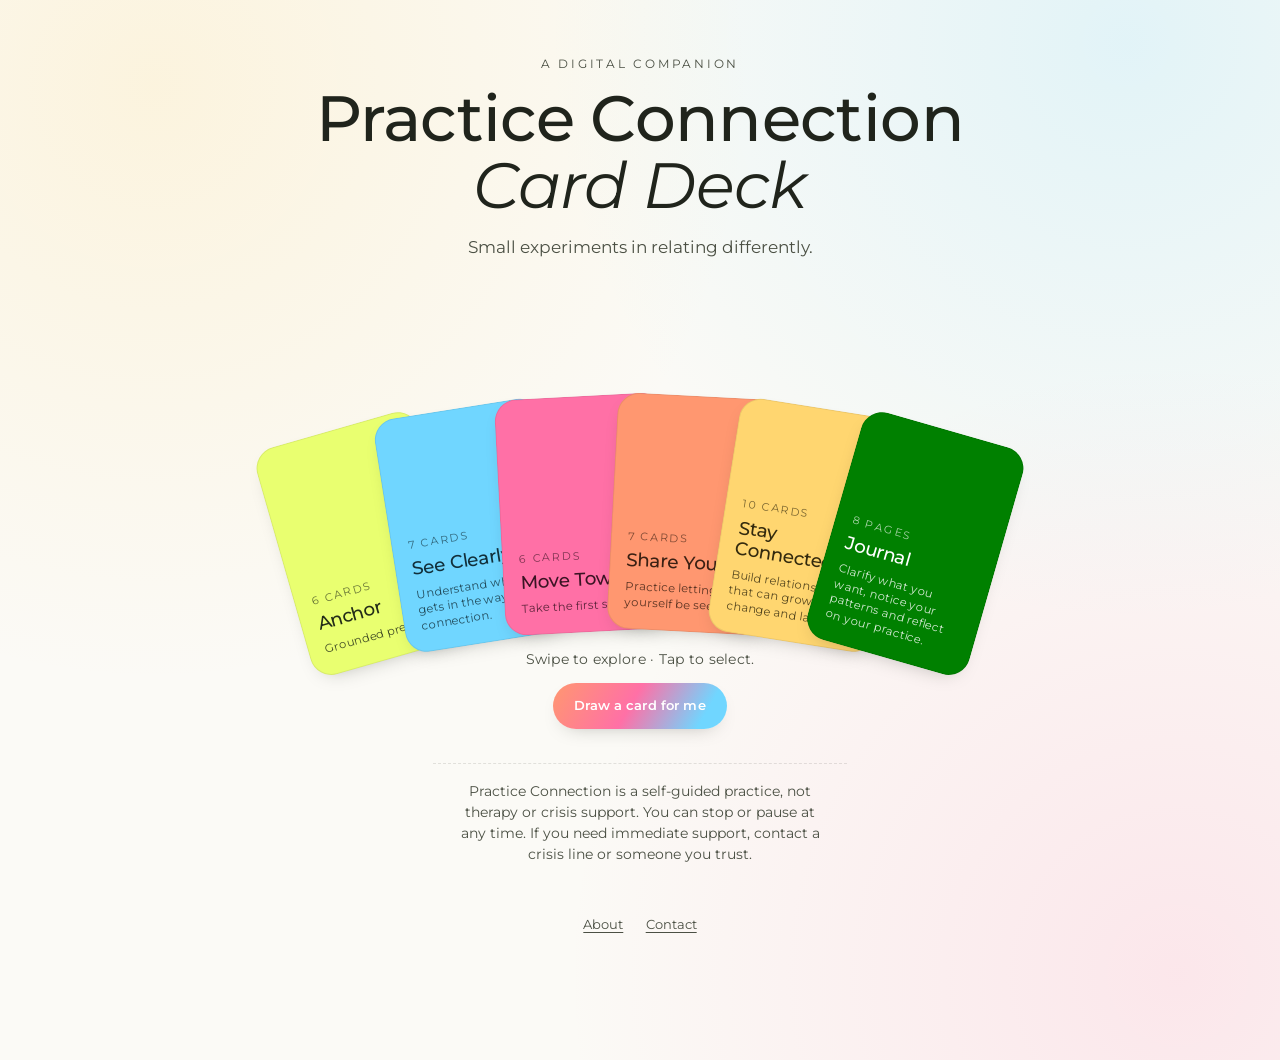
==== index.html @ edb8bf2e "Add files via upload" ====
<!DOCTYPE html>
<html lang="en">
<head>
<meta charset="UTF-8">
<meta name="viewport" content="width=device-width, initial-scale=1.0, viewport-fit=cover">
<title>Practice Connection Card Deck (Digital Version)</title>
<meta name="description" content="A digital version of the Practice Connection card deck and companion journal — small experiments in relating differently.">
<link rel="canonical" href="https://practiceconnectioncards.com/">
<!-- Favicon -->
<link rel="icon" href="favicon.ico" sizes="any">
<link rel="icon" type="image/png" sizes="32x32" href="favicon-32.png">
<link rel="icon" type="image/png" sizes="16x16" href="favicon-16.png">
<link rel="apple-touch-icon" sizes="180x180" href="apple-touch-icon.png">
<meta name="theme-color" content="#FBFAF6">
<!-- Social preview (link cards for Slack, LinkedIn, email, iMessage, etc.) -->
<meta property="og:type" content="website">
<meta property="og:title" content="Practice Connection Card Deck (Digital Version)">
<meta property="og:description" content="Small experiments in relating differently — a digital card deck and companion journal.">
<meta property="og:image" content="https://practiceconnectioncards.com/og-image.png">
<meta property="og:image:width" content="1200">
<meta property="og:image:height" content="630">
<meta property="og:url" content="https://practiceconnectioncards.com/">
<meta name="twitter:card" content="summary_large_image">
<meta name="twitter:title" content="Practice Connection Card Deck (Digital Version)">
<meta name="twitter:description" content="Small experiments in relating differently — a digital card deck and companion journal.">
<meta name="twitter:image" content="https://practiceconnectioncards.com/og-image.png">
<link rel="stylesheet" href="styles.css?v=12">
</head>
<body>
<div class="app" id="app"></div>

<script src="data.js?v=3"></script>
<script src="script.js?v=11"></script>
</body>
</html>
---- styles.css ----
/* ===========================================================
   Practice Connection — styles
   =========================================================== */

@import url('https://fonts.googleapis.com/css2?family=Montserrat:ital,wght@0,300;0,400;0,500;0,600;0,700;1,300;1,400;1,500&display=swap');

:root{
  --paper:#FBFAF6;
  --ink:#20241C;
  --ink-soft:#4b5044;
  --line: rgba(32,36,28,0.12);
  --shadow: 0 18px 40px -18px rgba(32,36,28,0.35);
  --shadow-sm: 0 8px 20px -12px rgba(32,36,28,0.35);
  --radius-card: 26px;
  --radius-tile: 22px;
  --font-display: 'Montserrat', sans-serif;
  --font-ui: 'Montserrat', sans-serif;
}

*,*::before,*::after{ box-sizing:border-box; }

html{ scroll-behavior:smooth; }

body{
  margin:0;
  min-height:100vh;
  background:
    radial-gradient(circle at 12% 8%, rgba(255,214,112,0.18), transparent 40%),
    radial-gradient(circle at 88% 4%, rgba(112,214,255,0.18), transparent 38%),
    radial-gradient(circle at 92% 92%, rgba(255,112,166,0.14), transparent 40%),
    var(--paper);
  color: var(--ink);
  font-family: var(--font-ui);
  font-weight: 400;
  -webkit-font-smoothing: antialiased;
}

a{ color:inherit; }

img{ max-width:100%; }

button{ font-family:inherit; }

.app{
  max-width: 1180px;
  margin: 0 auto;
  padding: 0 6vw 8rem;
}

/* ---------- top bar ---------- */

.topbar{
  display:flex;
  align-items:center;
  justify-content:space-between;
  padding: 1.6rem 0 0;
}

.brand{
  display:flex;
  align-items:center;
  gap:.6rem;
  font-family: var(--font-display);
  font-weight:500;
  font-size:1.05rem;
  letter-spacing:.01em;
  text-decoration:none;
  color: var(--ink);
}

.brand .brand-mark{
  width: 20px; height: 26px;
  border-radius: 5px;
  background: linear-gradient(135deg,#FFD670,#FF9770 40%,#70D6FF 75%,#FF70A6);
  box-shadow: var(--shadow-sm);
  transform: rotate(-8deg);
  display:inline-block;
}

.nav-actions{
  display:flex;
  gap:.6rem;
}

.btn{
  appearance:none;
  border:1px solid var(--line);
  background: rgba(255,255,255,0.6);
  color: var(--ink);
  font-family: var(--font-ui);
  font-size: .82rem;
  letter-spacing:.03em;
  text-transform:uppercase;
  padding: .55rem 1.05rem;
  border-radius: 999px;
  cursor:pointer;
  text-decoration:none;
  display:inline-flex;
  align-items:center;
  gap:.4rem;
  transition: transform .18s ease, box-shadow .18s ease, background .18s ease;
}
.btn:hover{ transform: translateY(-1px); box-shadow: var(--shadow-sm); background:#fff; }
.btn:focus-visible{ outline: 2px solid var(--ink); outline-offset:2px; }
.btn-ghost{ border-color:transparent; background:transparent; }

/* ---------- landing ---------- */

.hero{
  text-align:center;
  padding: 3.2rem 0 1rem;
}

.eyebrow{
  font-size:.78rem;
  letter-spacing:.22em;
  text-transform:uppercase;
  color: var(--ink-soft);
  margin: 0 0 .9rem;
}

.hero h1{
  font-family: var(--font-display);
  font-weight: 500;
  font-size: clamp(2.3rem, 5.4vw, 4rem);
  line-height:1.04;
  margin: 0 0 1rem;
  letter-spacing: -0.01em;
}

.hero h1 em{
  font-style: italic;
  font-weight: 400;
}

.hero p.lede{
  max-width: 52ch;
  margin: 0 auto;
  color: var(--ink-soft);
  font-size: 1.05rem;
  line-height:1.6;
}

.lede + .lede{
  margin-top: .9rem;
}

.safety-note{
  max-width: 46ch;
  margin: 0 auto;
  text-align:center;
  color: var(--ink-soft);
  font-size: .85rem;
  line-height:1.55;
  padding: 1.1rem 1.4rem 0;
  border-top: 1px dashed var(--line);
}

/* fanned deck */

.deck{
  --n:6;
  position:relative;
  display:flex;
  justify-content:center;
  align-items:flex-end;
  height: 300px;
  margin: 3.4rem 0 1.2rem;
}

.deck-tile{
  position:relative;
  width: 168px;
  height: 236px;
  margin: 0 -34px;
  border-radius: var(--radius-tile);
  border: 1px solid rgba(32,36,28,0.08);
  box-shadow: var(--shadow-sm);
  text-decoration:none;
  color: var(--ink);
  display:flex;
  flex-direction:column;
  justify-content:flex-end;
  padding: 1.1rem 1rem;
  transform-origin: bottom center;
  transition: transform .35s cubic-bezier(.2,.8,.2,1), box-shadow .35s ease, z-index 0s;
  cursor:pointer;
}

.deck-tile .tile-name{
  font-family: var(--font-display);
  font-weight:500;
  font-size: 1.15rem;
  line-height:1.15;
}

.deck-tile .tile-index{
  font-size:.68rem;
  letter-spacing:.16em;
  text-transform:uppercase;
  opacity:.65;
  margin-bottom:.4rem;
}

.deck-tile:hover, .deck-tile:focus-visible{
  transform: translateY(-34px) rotate(0deg) scale(1.05);
  box-shadow: var(--shadow);
  z-index: 20;
  outline:none;
}

.deck-tile:nth-child(1){ transform: rotate(-16deg) translateY(26px); z-index:1; }
.deck-tile:nth-child(2){ transform: rotate(-9deg)  translateY(10px); z-index:2; }
.deck-tile:nth-child(3){ transform: rotate(-3deg)  translateY(0);    z-index:3; }
.deck-tile:nth-child(4){ transform: rotate(3deg)   translateY(0);    z-index:4; }
.deck-tile:nth-child(5){ transform: rotate(9deg)   translateY(10px); z-index:5; }
.deck-tile:nth-child(6){ transform: rotate(16deg)  translateY(26px); z-index:6; }

.deck-tile:nth-child(1):hover{ transform: translateY(-34px) rotate(-16deg) scale(1.05); }
.deck-tile:nth-child(2):hover{ transform: translateY(-34px) rotate(-9deg) scale(1.05); }
.deck-tile:nth-child(5):hover{ transform: translateY(-34px) rotate(9deg) scale(1.05); }
.deck-tile:nth-child(6):hover{ transform: translateY(-34px) rotate(16deg) scale(1.05); }

.hero-hint{
  font-size:.85rem;
  color: var(--ink-soft);
  letter-spacing:.02em;
}

/* home topbar: draw button (left) / brand (center) / spacer (right) */

.topbar-home{
  display:grid;
  grid-template-columns: 1fr auto 1fr;
  align-items:center;
}
.topbar-home .topbar-left{ justify-self:start; }
.topbar-home .brand{ justify-self:center; }
.topbar-home .nav-actions{ justify-self:end; }

/* draw a card */

.btn-draw-small{
  appearance:none;
  border:none;
  cursor:pointer;
  font-family: var(--font-ui);
  font-weight:600;
  font-size:.8rem;
  letter-spacing:.01em;
  color:#fff;
  padding: .55rem 1.1rem;
  border-radius: 999px;
  background: linear-gradient(120deg,#FF9770,#FF70A6 45%,#70D6FF 85%);
  box-shadow: var(--shadow-sm);
  transition: transform .18s ease, box-shadow .18s ease;
  white-space: nowrap;
}
.btn-draw-small:hover, .btn-draw-small:focus-visible{
  transform: translateY(-2px);
  box-shadow: var(--shadow);
  outline:none;
}
.btn-draw-small:active{ transform: translateY(0); }

@media (max-width: 560px){
  .topbar-home{ grid-template-columns: 1fr; row-gap:.9rem; text-align:center; }
  .topbar-home .topbar-left,
  .topbar-home .brand,
  .topbar-home .nav-actions{ justify-self:center; }
}

/* ---------- section headers (TOC pages) ---------- */

.section-head{
  display:flex;
  align-items:center;
  gap:1rem;
  margin: 2.2rem 0 .4rem;
  flex-wrap:wrap;
}

.section-chip{
  width: 3.2rem; height: 3.2rem;
  border-radius: 12px;
  flex:none;
  box-shadow: var(--shadow-sm);
}

.section-head h1{
  font-family: var(--font-display);
  font-weight:500;
  font-size: clamp(1.8rem, 4vw, 2.6rem);
  margin: 0;
}

.section-tagline{
  color: var(--ink-soft);
  margin: .2rem 0 2rem;
  max-width: 58ch;
  font-size:1.02rem;
}

/* TOC grid of vertical mini cards, matching the landing page fan */

.toc-grid{
  display:grid;
  grid-template-columns: repeat(auto-fill, minmax(148px, 190px));
  justify-content: center;
  gap: 1.15rem;
}

.toc-card{
  position:relative;
  text-decoration:none;
  border-radius: var(--radius-tile);
  aspect-ratio: 168 / 236;
  display:flex;
  align-items:center;
  justify-content:center;
  text-align:center;
  padding: 1.2rem 1rem;
  border: 1px solid rgba(32,36,28,0.08);
  box-shadow: var(--shadow-sm);
  transition: transform .2s ease, box-shadow .2s ease;
}
.toc-card:hover, .toc-card:focus-visible{ transform: translateY(-6px); box-shadow: var(--shadow); outline:none;}

.toc-card .toc-title{
  font-family: var(--font-ui);
  font-size: 1.05rem;
  font-weight:600;
  line-height:1.3;
  text-transform: uppercase;
  letter-spacing: .01em;
}


.pc-card-logo{
  position:absolute;
  right:1.35rem;
  bottom:1.15rem;
  display:flex;
  flex-direction:column;
  align-items:flex-start;
  font-family:var(--font-ui);
  font-size:.72rem;
  line-height:.92;
  letter-spacing:-.02em;
  color:currentColor;
  opacity:.72;
  pointer-events:none;
}

.pc-card-logo strong{
  font-weight:700;
}

.pc-card-logo span{
  font-weight:400;
}

.journal-page{
  position:relative;
  padding-bottom:4.5rem;
}

.pc-journal-logo{
  color:var(--ink);
}

/* ---------- full card view ---------- */

.card-stage{
  display:flex;
  justify-content:center;
  padding: 1.6rem 0 1rem;
}

.card{
  width: 100%;
  max-width: 460px;
  border-radius: var(--radius-card);
  padding: 3rem 2.4rem 4.6rem;
  box-shadow: var(--shadow);
  border: 1px solid rgba(32,36,28,0.07);
  position:relative;
  min-height: 620px;
  display:flex;
  flex-direction:column;
}

.card-title{
  font-family: var(--font-display);
  font-weight:400;
  font-size: clamp(1.7rem, 4vw, 2.2rem);
  line-height:1.12;
  margin: 0 0 1.6rem;
  letter-spacing: -0.005em;
  text-align:center;
  text-transform: uppercase;
}

.card-body p{
  font-size: 1.03rem;
  line-height:1.65;
  margin: 0 0 1.15rem;
  color: var(--ink);
}

.card-body ul{
  margin: -.4rem 0 1.15rem;
  padding-left: 1.2rem;
}
.card-body ul li{
  font-size:1.03rem;
  line-height:1.6;
  margin-bottom:.3rem;
}

.card-quote{
  border-left: 4px solid rgba(32,36,28,0.55);
  padding: .1rem 0 .1rem 1.1rem;
  margin: .6rem 0 2.2rem;
  font-size: 1.05rem;
  line-height:1.55;
}

.card-star{
  text-align:center;
  opacity:.45;
  font-size:1rem;
  letter-spacing:.3em;
  margin: 0 0 1.8rem;
}

.card-question{
  text-align:center;
  font-style: normal;
  font-weight: 400;
  font-family: var(--font-ui);
  font-size: 1.03rem;
  line-height:1.65;
  color: var(--ink);
  margin: 0 0 1.15rem;
}

.card-nav{
  display:flex;
  justify-content:space-between;
  align-items:center;
  max-width: 460px;
  margin: 1.2rem auto 0;
}

.card-nav .btn[disabled]{ opacity:.35; pointer-events:none; }

.crumbs{
  font-size:.82rem;
  color: var(--ink-soft);
  margin: 1.6rem 0 0;
}
.crumbs a{ text-decoration:underline; text-underline-offset:3px; }

/* ---------- journal ---------- */

.journal-page{
  width:100%;
  max-width: 680px;
  margin: 1.6rem auto 0;
  background: #fff;
  border-radius: var(--radius-card);
  padding: 2.8rem 2.6rem;
  box-shadow: var(--shadow);
  border: 1px solid rgba(0,80,0,0.08);
}

.about-page{
  border-color: rgba(32,36,28,0.08);
  position: relative;
}
.about-page .jp-kicker{
  color: var(--ink-soft);
}

.about-close{
  position:absolute;
  top: 1.1rem;
  right: 1.1rem;
  width: 2.25rem;
  height: 2.25rem;
  display:flex;
  align-items:center;
  justify-content:center;
  border-radius:50%;
  background: rgba(32,36,28,0.06);
  color: var(--ink-soft);
  font-size: 1.4rem;
  line-height:1;
  text-decoration:none;
  transition: background .18s ease, color .18s ease;
}
.about-close:hover, .about-close:focus-visible{
  background: rgba(32,36,28,0.12);
  color: var(--ink);
  outline:none;
}

.journal-page h2{
  font-family: var(--font-display);
  font-weight:500;
  font-size: 1.9rem;
  margin: 0 0 .3rem;
}
.journal-page .jp-kicker{
  font-size:.75rem;
  letter-spacing:.18em;
  text-transform:uppercase;
  color:#008000;
  margin-bottom:.6rem;
  font-weight:600;
}
.journal-page .jp-sub{
  font-style: italic;
  color: var(--ink-soft);
  margin: 0 0 1.6rem;
  font-family: var(--font-display);
  font-size:1.05rem;
}
.journal-page p{ line-height:1.65; }

.jp-prompt-list{
  margin: .6rem 0 1.6rem;
  padding-left: 1.2rem;
}
.jp-prompt-list li{ margin-bottom:.4rem; line-height:1.5; }

.jp-field{
  margin-bottom: 1.5rem;
}
.jp-field label{
  display:block;
  font-weight:500;
  margin-bottom:.5rem;
  font-size:.98rem;
}
.jp-field textarea, .jp-field input[type="text"], .jp-field input[type="date"]{
  width:100%;
  font-family: var(--font-ui);
  font-size: .98rem;
  line-height:1.55;
  padding: .8rem .9rem;
  border-radius: 12px;
  border: 1px solid rgba(0,80,0,0.25);
  background: #F7FBF6;
  resize: vertical;
  color: var(--ink);
}
.jp-field textarea{ min-height: 96px; }
.jp-field textarea:focus, .jp-field input:focus{
  outline: 2px solid #008000;
  outline-offset:1px;
  background:#fff;
}

.jp-example{
  background: #F1F8F1;
  border-left: 3px solid #008000;
  border-radius: 10px;
  padding: .9rem 1.1rem;
  margin-bottom: 1rem;
  font-size:.92rem;
  line-height:1.55;
}
.jp-example strong{ display:block; font-size:.75rem; text-transform:uppercase; letter-spacing:.1em; margin-bottom:.3rem; color:#046004;}

.jp-examples-toggle{
  margin: 0 0 1.2rem;
}

.jp-save-row{
  display:flex;
  align-items:center;
  gap:.7rem;
  margin-top: .5rem;
}
.jp-save-note{
  font-size:.78rem;
  color:#4b8a4b;
  opacity:0;
  transition: opacity .3s ease;
}
.jp-save-note.show{ opacity:1; }

.jp-word-groups{
  display:grid;
  grid-template-columns: 1fr 1fr;
  gap: 2rem;
}
.jp-word-groups h3{
  font-family: var(--font-display);
  font-size:1.05rem;
  margin: 0 0 .7rem;
}
.jp-word-groups ul{
  list-style:none; margin:0; padding:0;
  display:flex; flex-wrap:wrap; gap:.4rem;
}
.jp-word-groups li{
  background:#EFF8EF;
  border:1px solid rgba(0,80,0,0.18);
  padding:.35rem .7rem;
  border-radius:999px;
  font-size:.86rem;
}
@media (max-width:640px){
  .jp-word-groups{ grid-template-columns: 1fr; }
  .journal-page{ padding: 2rem 1.4rem; }
  .card{ padding: 2.2rem 1.5rem 1.8rem; }
}

.reset-row{
  margin-top: 2rem;
  padding-top: 1.2rem;
  border-top: 1px dashed rgba(0,80,0,0.25);
  display:flex;
  justify-content:flex-end;
}
.reset-row button{
  background:none;
  border:none;
  color:#8a4b4b;
  font-size:.8rem;
  cursor:pointer;
  text-decoration:underline;
}

/* footer */
.site-footer-row{
  display:flex;
  justify-content:center;
  align-items:center;
  gap: 1.4rem;
  margin-top: 3.2rem;
  font-size:.8rem;
}
.footer-link{
  color: var(--ink-soft);
  text-decoration: underline;
  text-underline-offset: 3px;
}
.footer-link:hover{ color: var(--ink); }

.about-contact{
  margin-top: 1.8rem;
  padding-top: 1.4rem;
  border-top: 1px dashed rgba(32,36,28,0.15);
  font-size:.95rem;
  color: var(--ink-soft);
}
.about-contact a{
  color: var(--ink-soft);
  text-decoration: underline;
  text-underline-offset: 3px;
}
.about-contact a:hover{ color: var(--ink); }

@media (prefers-reduced-motion: reduce){
  *{ transition:none !important; scroll-behavior:auto !important; }
}

/* ===========================================================
   Mobile experience enhancements — August 2026
   =========================================================== */

.card-kicker{
  margin: 0 0 .7rem;
  text-align:center;
  color: var(--ink-soft);
  font-size:.7rem;
  font-weight:600;
  letter-spacing:.15em;
  text-transform:uppercase;
}

.card-actions{
  display:flex;
  flex-wrap:wrap;
  justify-content:center;
  gap:.65rem;
  margin-top:auto;
  padding-top:1rem;
}

.btn-share,
.btn-draw-again{
  min-height:44px;
  justify-content:center;
}

.nav-all-short{ display:none; }

@media (max-width: 640px){
  .app{
    padding-left: 5vw;
    padding-right: 5vw;
    padding-bottom: 7rem;
  }

  .topbar{
    padding-top: max(1rem, env(safe-area-inset-top));
  }

  .topbar-home{
    display:flex;
    flex-direction:column;
    gap:.85rem;
  }

  .topbar-home .brand{ order:1; }
  .topbar-home .topbar-left{ order:2; width:100%; }
  .topbar-home .nav-actions{ display:none; }

  .btn-draw-small{
    width:100%;
    min-height:48px;
    font-size:.88rem;
  }

  .hero{
    padding: 1.8rem 0 .4rem;
  }

  .hero .eyebrow{ display:none; }

  .hero h1{
    font-size: clamp(2rem, 10vw, 2.8rem);
    margin-bottom:.75rem;
  }

  .hero p.lede{
    font-size:.98rem;
    line-height:1.5;
  }

  .section-head{
    margin-top:1.5rem;
    gap:.75rem;
  }

  .section-chip{ width:2.7rem; height:2.7rem; }
  .section-tagline{ margin-bottom:1.35rem; }

  .toc-grid{
    grid-template-columns: repeat(2, minmax(0, 1fr));
    gap:.75rem;
  }

  .toc-card{
    aspect-ratio:4 / 5;
    padding:.9rem .7rem;
  }

  .toc-card .toc-title{
    font-size:.84rem;
    line-height:1.25;
  }

  .card-stage{ padding-top:1rem; }

  .card{
    min-height:0;
    padding:1.7rem 1.35rem 4.5rem;
  }

  .card-title{
    font-size:1.75rem;
    margin-bottom:1.25rem;
  }

  .card-nav{
    position:fixed;
    left:0;
    right:0;
    bottom:0;
    z-index:30;
    display:grid;
    grid-template-columns:48px minmax(0,1fr) 48px;
    gap:.55rem;
    max-width:none;
    margin:0;
    padding:.7rem max(5vw, env(safe-area-inset-right)) calc(.7rem + env(safe-area-inset-bottom)) max(5vw, env(safe-area-inset-left));
    background:rgba(251,250,246,.94);
    border-top:1px solid var(--line);
    backdrop-filter:blur(12px);
    -webkit-backdrop-filter:blur(12px);
  }

  .card-nav .btn{
    min-width:0;
    min-height:44px;
    padding:.55rem;
    justify-content:center;
  }

  .card-nav .nav-label{ display:none; }
  .nav-all-long{ display:none; }
  .nav-all-short{ display:inline; }

  .card-actions{
    flex-direction:column;
  }

  .card-actions .btn{ width:100%; }

  .pc-card-logo{
    right:1.1rem;
    bottom:1rem;
    font-size:.68rem;
  }
}

@media (max-width: 360px){
  .toc-card .toc-title{ font-size:.78rem; }
}


/* ===========================================================
   Version 3 — home fan and navigation refinements
   =========================================================== */

/* The home page begins directly with the hero. */
.home-hero{
  padding-top:3.5rem;
}

/* Interior pages need only the linked brand; it already returns home. */
.topbar-simple{
  justify-content:flex-start;
}

.tile-copy{
  display:flex;
  flex-direction:column;
  gap:.55rem;
}

.deck-tile .tile-description{
  display:block;
  font-size:.72rem;
  line-height:1.35;
  font-weight:400;
  opacity:.82;
}

.hero-hint{
  margin:.4rem auto 0;
  text-align:center;
}

.home-draw{
  display:flex;
  justify-content:center;
  margin:1rem 0 2.1rem;
}

.home-draw .btn-draw-small{
  min-height:46px;
  padding:.72rem 1.35rem;
}

/* Keep the wordmark in title case regardless of surrounding styles. */
.pc-card-logo,
.pc-card-logo strong,
.pc-card-logo span{
  text-transform:none !important;
  letter-spacing:-.02em;
}

/* Sharing is an action on the page, not content printed on the card. */
.share-row{
  display:flex;
  justify-content:center;
  margin:.85rem auto 0;
  max-width:460px;
}

.share-row .btn-share{
  min-height:44px;
}

@media (max-width:760px){
  .home-hero{
    padding-top:2.2rem;
    padding-bottom:.4rem;
  }

  /* A horizontal, swipeable fan preserves the deck metaphor on phones. */
  .deck{
    display:flex;
    justify-content:flex-start;
    align-items:center;
    gap:0;
    height:360px;
    margin:1.4rem calc(-6vw) .35rem;
    padding:1.25rem 14vw 1.6rem;
    overflow-x:auto;
    overflow-y:hidden;
    scroll-snap-type:x mandatory;
    scroll-padding-inline:14vw;
    -webkit-overflow-scrolling:touch;
    scrollbar-width:none;
  }

  .deck::-webkit-scrollbar{ display:none; }

  .deck-tile,
  .deck-tile:nth-child(1), .deck-tile:nth-child(2), .deck-tile:nth-child(3),
  .deck-tile:nth-child(4), .deck-tile:nth-child(5), .deck-tile:nth-child(6){
    flex:0 0 min(70vw,250px);
    width:min(70vw,250px);
    height:330px;
    margin:0 -13px 0 0;
    padding:1.3rem 1.15rem;
    scroll-snap-align:center;
    transform-origin:center bottom;
  }

  .deck-tile:nth-child(odd){ transform:rotate(-2.5deg) !important; }
  .deck-tile:nth-child(even){ transform:rotate(2.5deg) !important; }
  .deck-tile:first-child{ margin-left:0; }
  .deck-tile:last-child{ margin-right:14vw; }

  .deck-tile:hover,
  .deck-tile:focus-visible{
    transform:translateY(-5px) rotate(0) !important;
  }

  .deck-tile .tile-name{
    font-size:1.25rem;
  }

  .deck-tile .tile-description{
    font-size:.83rem;
    line-height:1.4;
  }

  .hero-hint{
    margin-top:.2rem;
  }

  .home-draw{
    margin:.9rem 0 1.9rem;
  }

  .home-draw .btn-draw-small{
    width:100%;
    max-width:360px;
    min-height:48px;
  }

  .share-row{
    margin-top:.75rem;
    padding-bottom:calc(.25rem + env(safe-area-inset-bottom));
  }

  .share-row .btn-share{
    width:100%;
  }
}

@media (max-width:420px){
  .deck{
    height:340px;
    padding-inline:12vw;
    scroll-padding-inline:12vw;
  }

  .deck-tile,
  .deck-tile:nth-child(1), .deck-tile:nth-child(2), .deck-tile:nth-child(3),
  .deck-tile:nth-child(4), .deck-tile:nth-child(5), .deck-tile:nth-child(6){
    flex-basis:76vw;
    width:76vw;
    height:310px;
  }
}
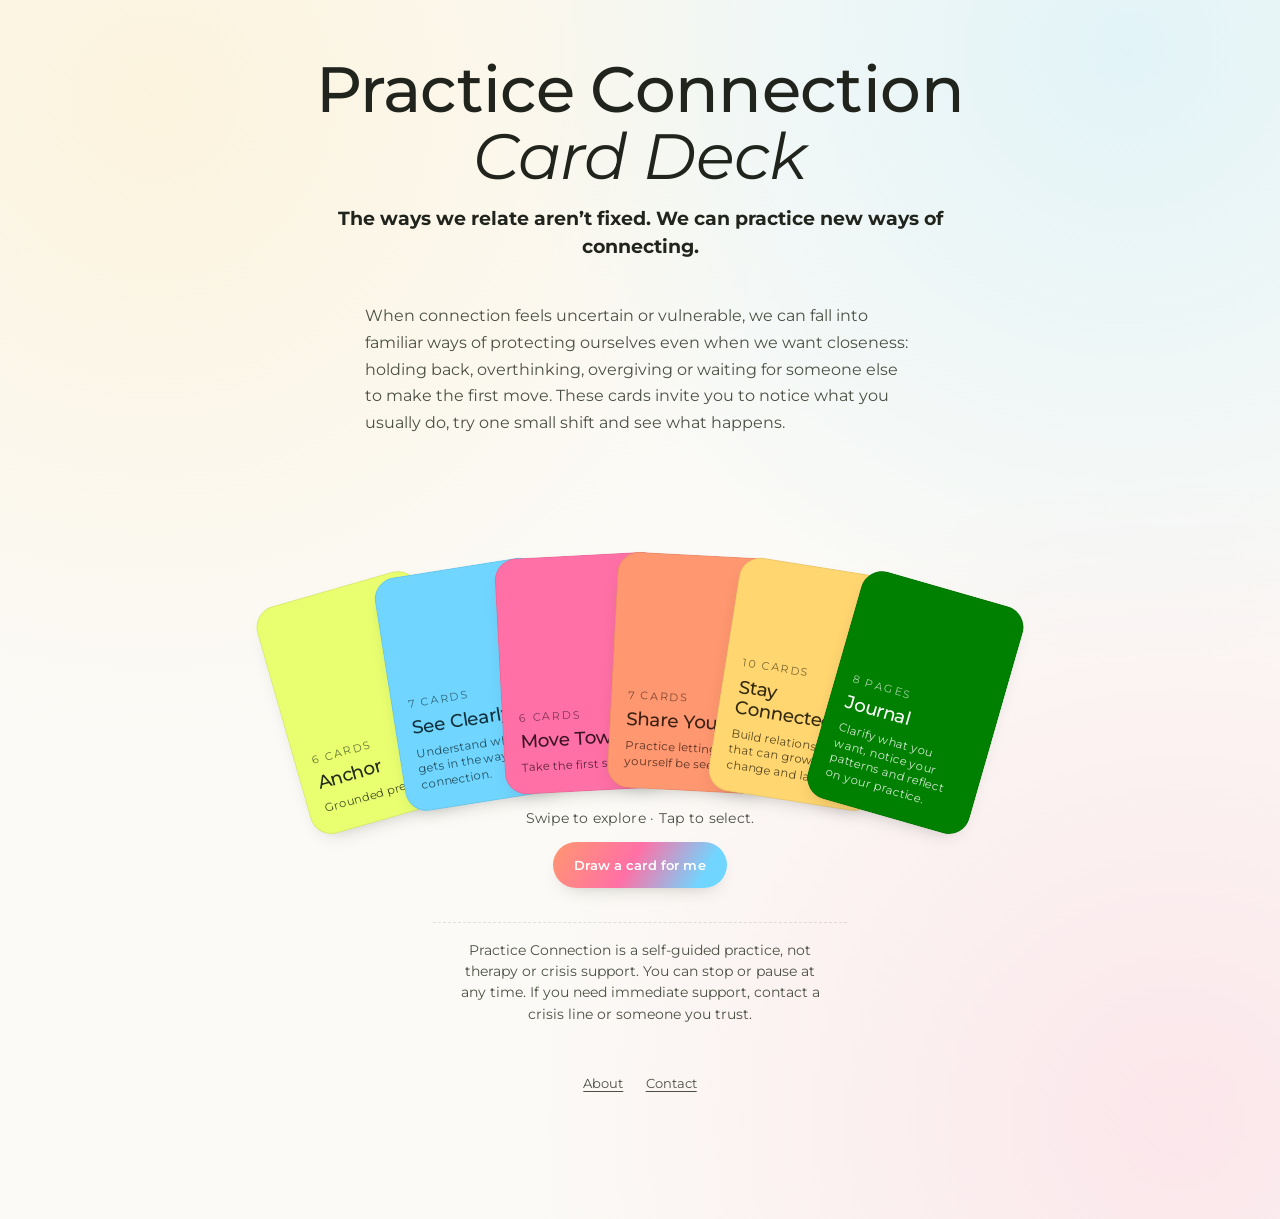
==== commit 4523ef48: "Add files via upload" ====
--- a/index.html
+++ b/index.html
@@ -24,12 +24,16 @@
 <meta name="twitter:title" content="Practice Connection Card Deck (Digital Version)">
 <meta name="twitter:description" content="Small experiments in relating differently — a digital card deck and companion journal.">
 <meta name="twitter:image" content="https://practiceconnectioncards.com/og-image.png">
-<link rel="stylesheet" href="styles.css?v=12">
+<link rel="stylesheet" href="styles.css?v=15">
 </head>
 <body>
 <div class="app" id="app"></div>
 
 <script src="data.js?v=3"></script>
-<script src="script.js?v=11"></script>
+<script src="script.js?v=14"></script>
+
+<!-- Cloudflare Web Analytics -->
+<script type='module' src='https://static.cloudflareinsights.com/beacon.min.js' data-cf-beacon='{"token": "765b6d4693a34afaae491bf830f73eaa"}'></script>
+<!-- End Cloudflare Web Analytics -->
 </body>
 </html>
--- a/styles.css
+++ b/styles.css
@@ -111,14 +111,6 @@
   padding: 3.2rem 0 1rem;
 }
 
-.eyebrow{
-  font-size:.78rem;
-  letter-spacing:.22em;
-  text-transform:uppercase;
-  color: var(--ink-soft);
-  margin: 0 0 .9rem;
-}
-
 .hero h1{
   font-family: var(--font-display);
   font-weight: 500;
@@ -136,18 +128,24 @@
 .hero p.lede{
   max-width: 52ch;
   margin: 0 auto;
-  color: var(--ink-soft);
-  font-size: 1.05rem;
-  line-height:1.6;
-}
-
-.lede + .lede{
-  margin-top: .9rem;
+  color: var(--ink);
+  font-weight: 700;
+  font-size: 1.18rem;
+  line-height:1.5;
+}
+
+.hero-explainer{
+  max-width: 50ch;
+  margin: 1.6rem auto 2.6rem;
+  text-align:left;
+  font-size:.98rem;
+  color: var(--ink-soft);
+  line-height:1.7;
 }
 
 .safety-note{
   max-width: 46ch;
-  margin: 0 auto;
+  margin: 2rem auto 0;
   text-align:center;
   color: var(--ink-soft);
   font-size: .85rem;
@@ -730,8 +728,6 @@
   .hero{
     padding: 1.8rem 0 .4rem;
   }
-
-  .hero .eyebrow{ display:none; }
 
   .hero h1{
     font-size: clamp(2rem, 10vw, 2.8rem);
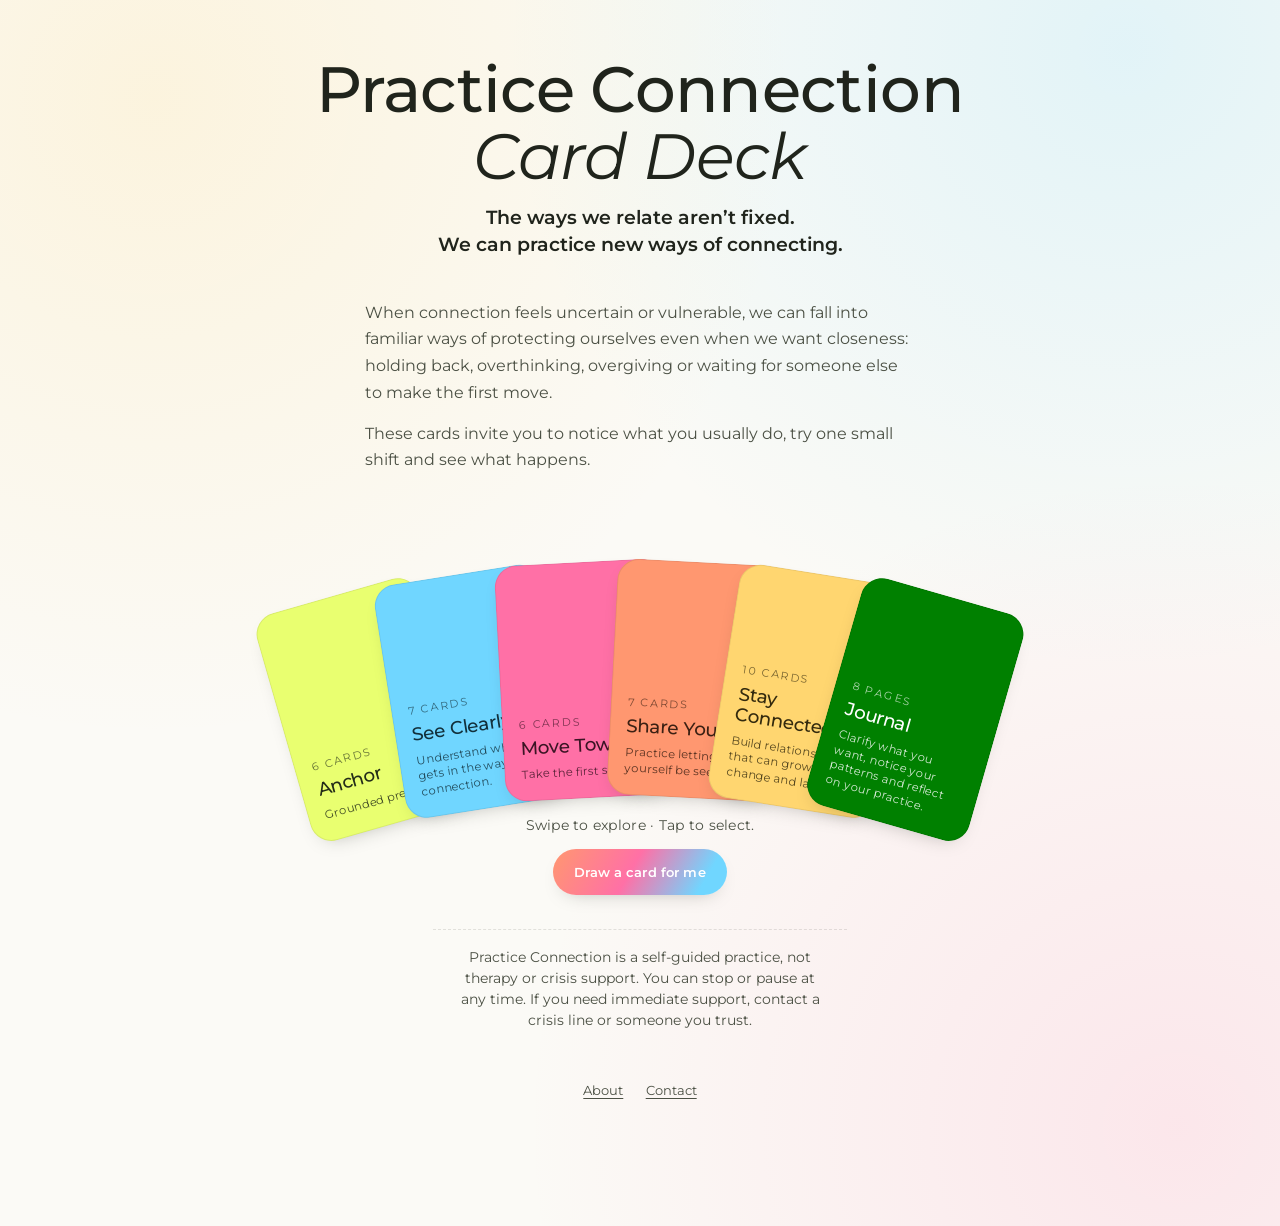
==== commit bc6df179: "Add files via upload" ====
--- a/index.html
+++ b/index.html
@@ -24,13 +24,13 @@
 <meta name="twitter:title" content="Practice Connection Card Deck (Digital Version)">
 <meta name="twitter:description" content="Small experiments in relating differently — a digital card deck and companion journal.">
 <meta name="twitter:image" content="https://practiceconnectioncards.com/og-image.png">
-<link rel="stylesheet" href="styles.css?v=15">
+<link rel="stylesheet" href="styles.css?v=16">
 </head>
 <body>
 <div class="app" id="app"></div>
 
 <script src="data.js?v=3"></script>
-<script src="script.js?v=14"></script>
+<script src="script.js?v=15"></script>
 
 <!-- Cloudflare Web Analytics -->
 <script type='module' src='https://static.cloudflareinsights.com/beacon.min.js' data-cf-beacon='{"token": "765b6d4693a34afaae491bf830f73eaa"}'></script>
--- a/styles.css
+++ b/styles.css
@@ -129,18 +129,25 @@
   max-width: 52ch;
   margin: 0 auto;
   color: var(--ink);
-  font-weight: 700;
+  font-weight: 600;
   font-size: 1.18rem;
-  line-height:1.5;
+  line-height:1.4;
+}
+
+.hero-explainer-group{
+  max-width: 50ch;
+  margin: 1.6rem auto 1.5rem;
+  text-align:left;
 }
 
 .hero-explainer{
-  max-width: 50ch;
-  margin: 1.6rem auto 2.6rem;
-  text-align:left;
   font-size:.98rem;
   color: var(--ink-soft);
   line-height:1.7;
+  margin:0 0 .9rem;
+}
+.hero-explainer:last-child{
+  margin-bottom:0;
 }
 
 .safety-note{
@@ -163,7 +170,7 @@
   justify-content:center;
   align-items:flex-end;
   height: 300px;
-  margin: 3.4rem 0 1.2rem;
+  margin: 0.75rem 0 1.2rem;
 }
 
 .deck-tile{
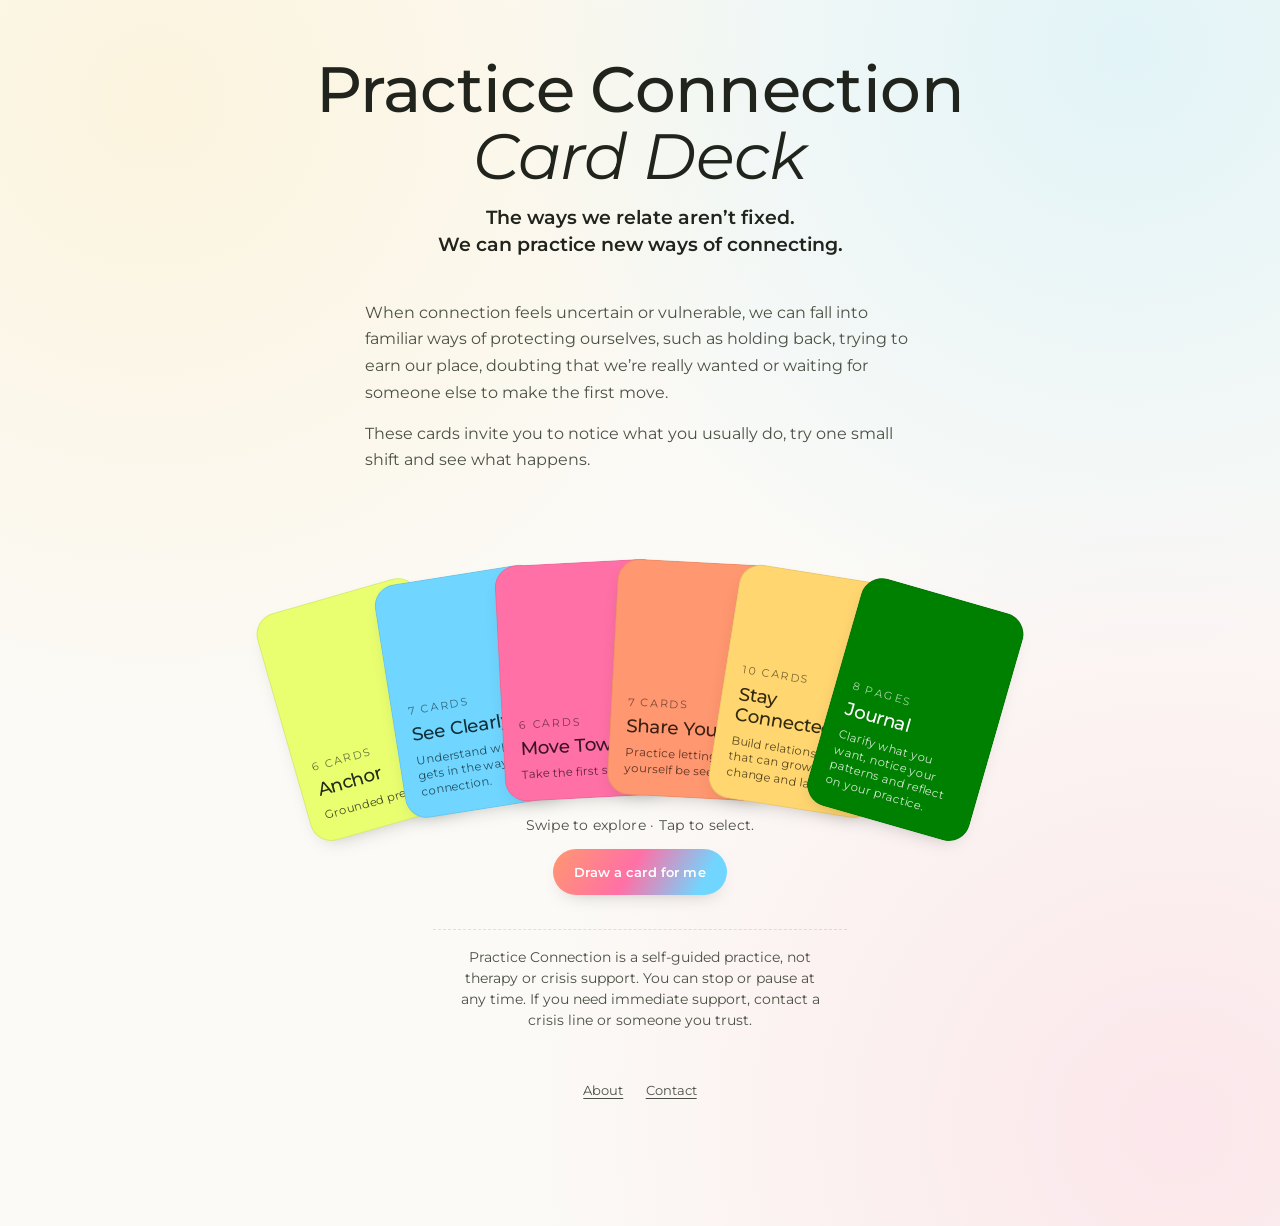
==== commit d864f68f: "Add files via upload" ====
--- a/index.html
+++ b/index.html
@@ -30,7 +30,7 @@
 <div class="app" id="app"></div>
 
 <script src="data.js?v=3"></script>
-<script src="script.js?v=15"></script>
+<script src="script.js?v=16"></script>
 
 <!-- Cloudflare Web Analytics -->
 <script type='module' src='https://static.cloudflareinsights.com/beacon.min.js' data-cf-beacon='{"token": "765b6d4693a34afaae491bf830f73eaa"}'></script>
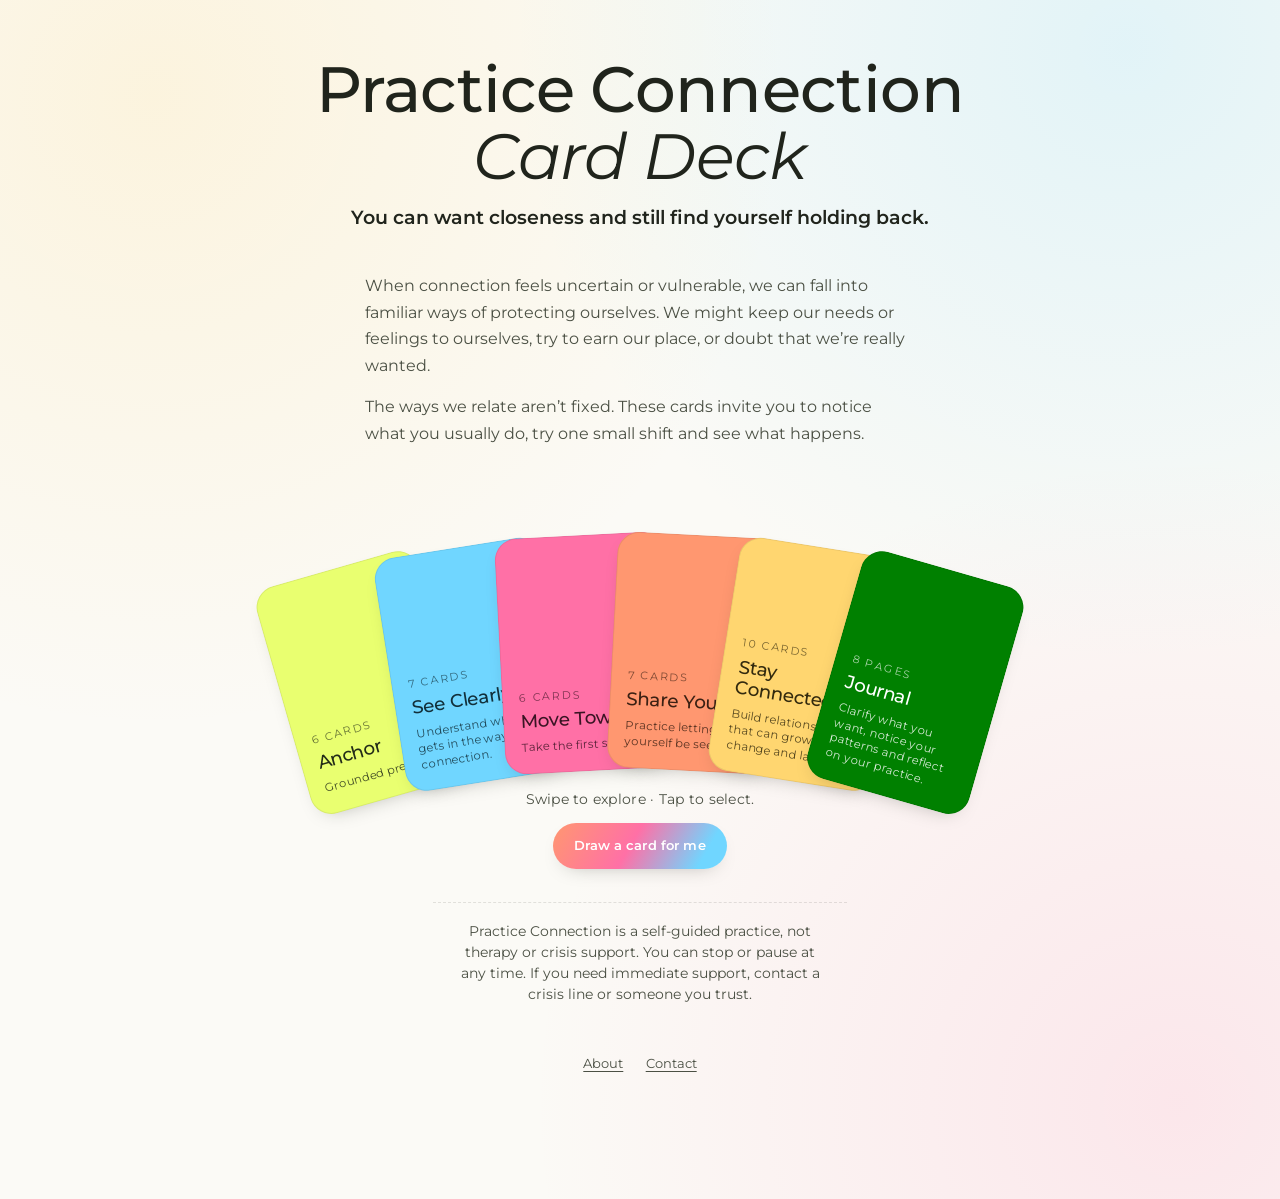
==== commit 40d530a0: "Add files via upload" ====
--- a/index.html
+++ b/index.html
@@ -30,7 +30,7 @@
 <div class="app" id="app"></div>
 
 <script src="data.js?v=3"></script>
-<script src="script.js?v=16"></script>
+<script src="script.js?v=18"></script>
 
 <!-- Cloudflare Web Analytics -->
 <script type='module' src='https://static.cloudflareinsights.com/beacon.min.js' data-cf-beacon='{"token": "765b6d4693a34afaae491bf830f73eaa"}'></script>
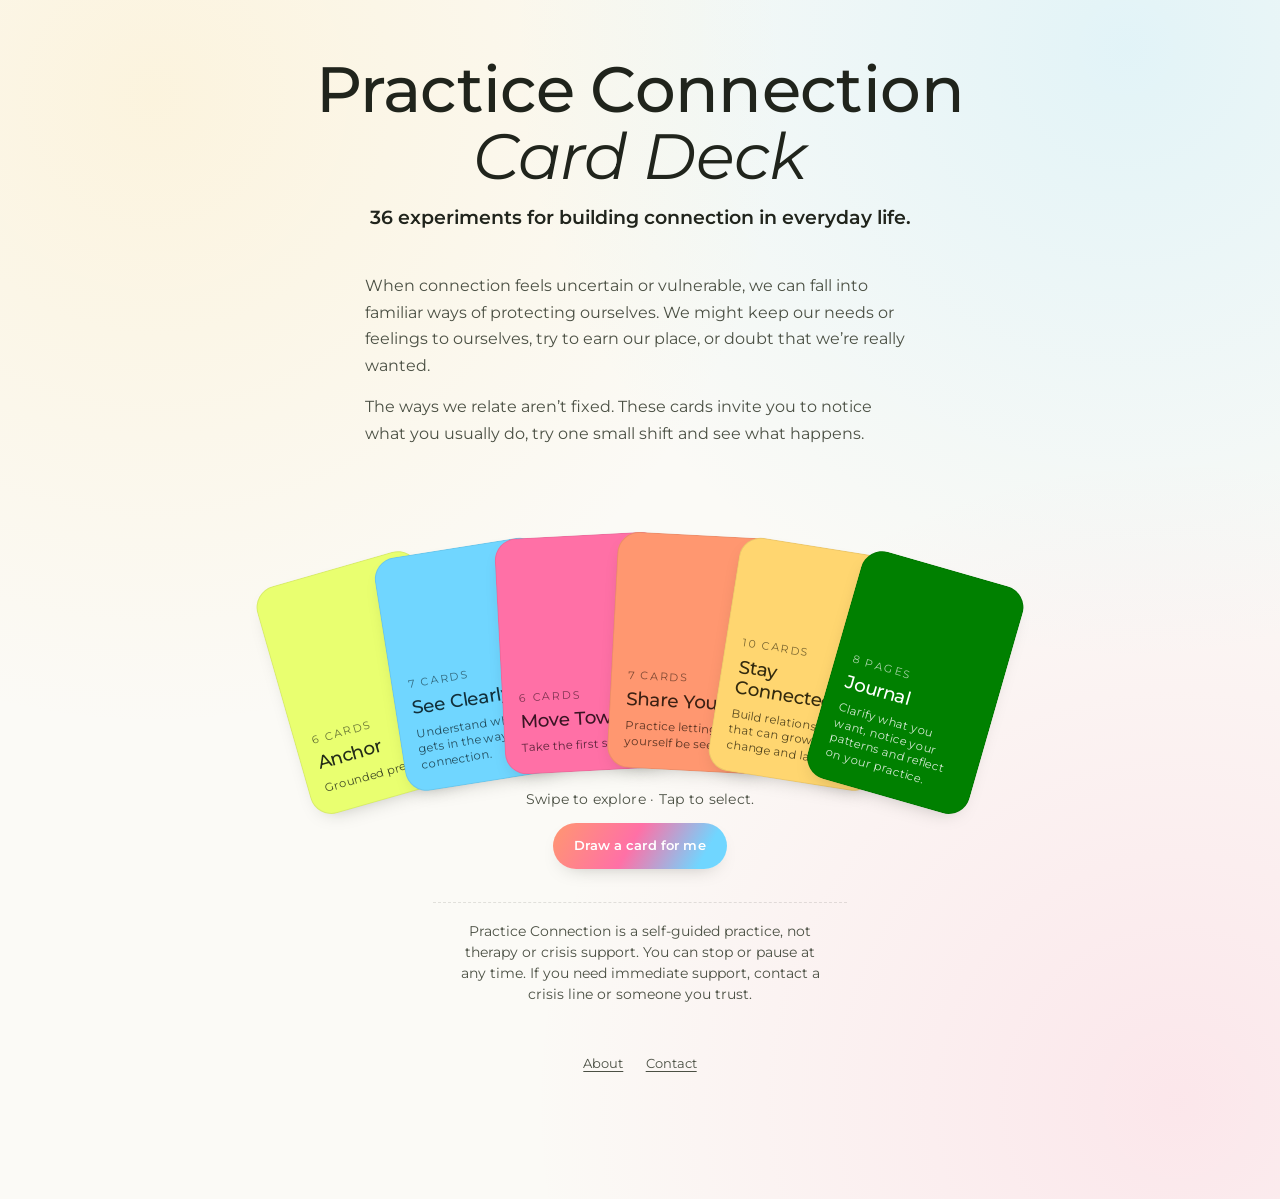
==== commit 7bb9fd9d: "Add files via upload subtitle" ====
--- a/index.html
+++ b/index.html
@@ -30,7 +30,7 @@
 <div class="app" id="app"></div>
 
 <script src="data.js?v=3"></script>
-<script src="script.js?v=18"></script>
+<script src="script.js?v=19"></script>
 
 <!-- Cloudflare Web Analytics -->
 <script type='module' src='https://static.cloudflareinsights.com/beacon.min.js' data-cf-beacon='{"token": "765b6d4693a34afaae491bf830f73eaa"}'></script>
